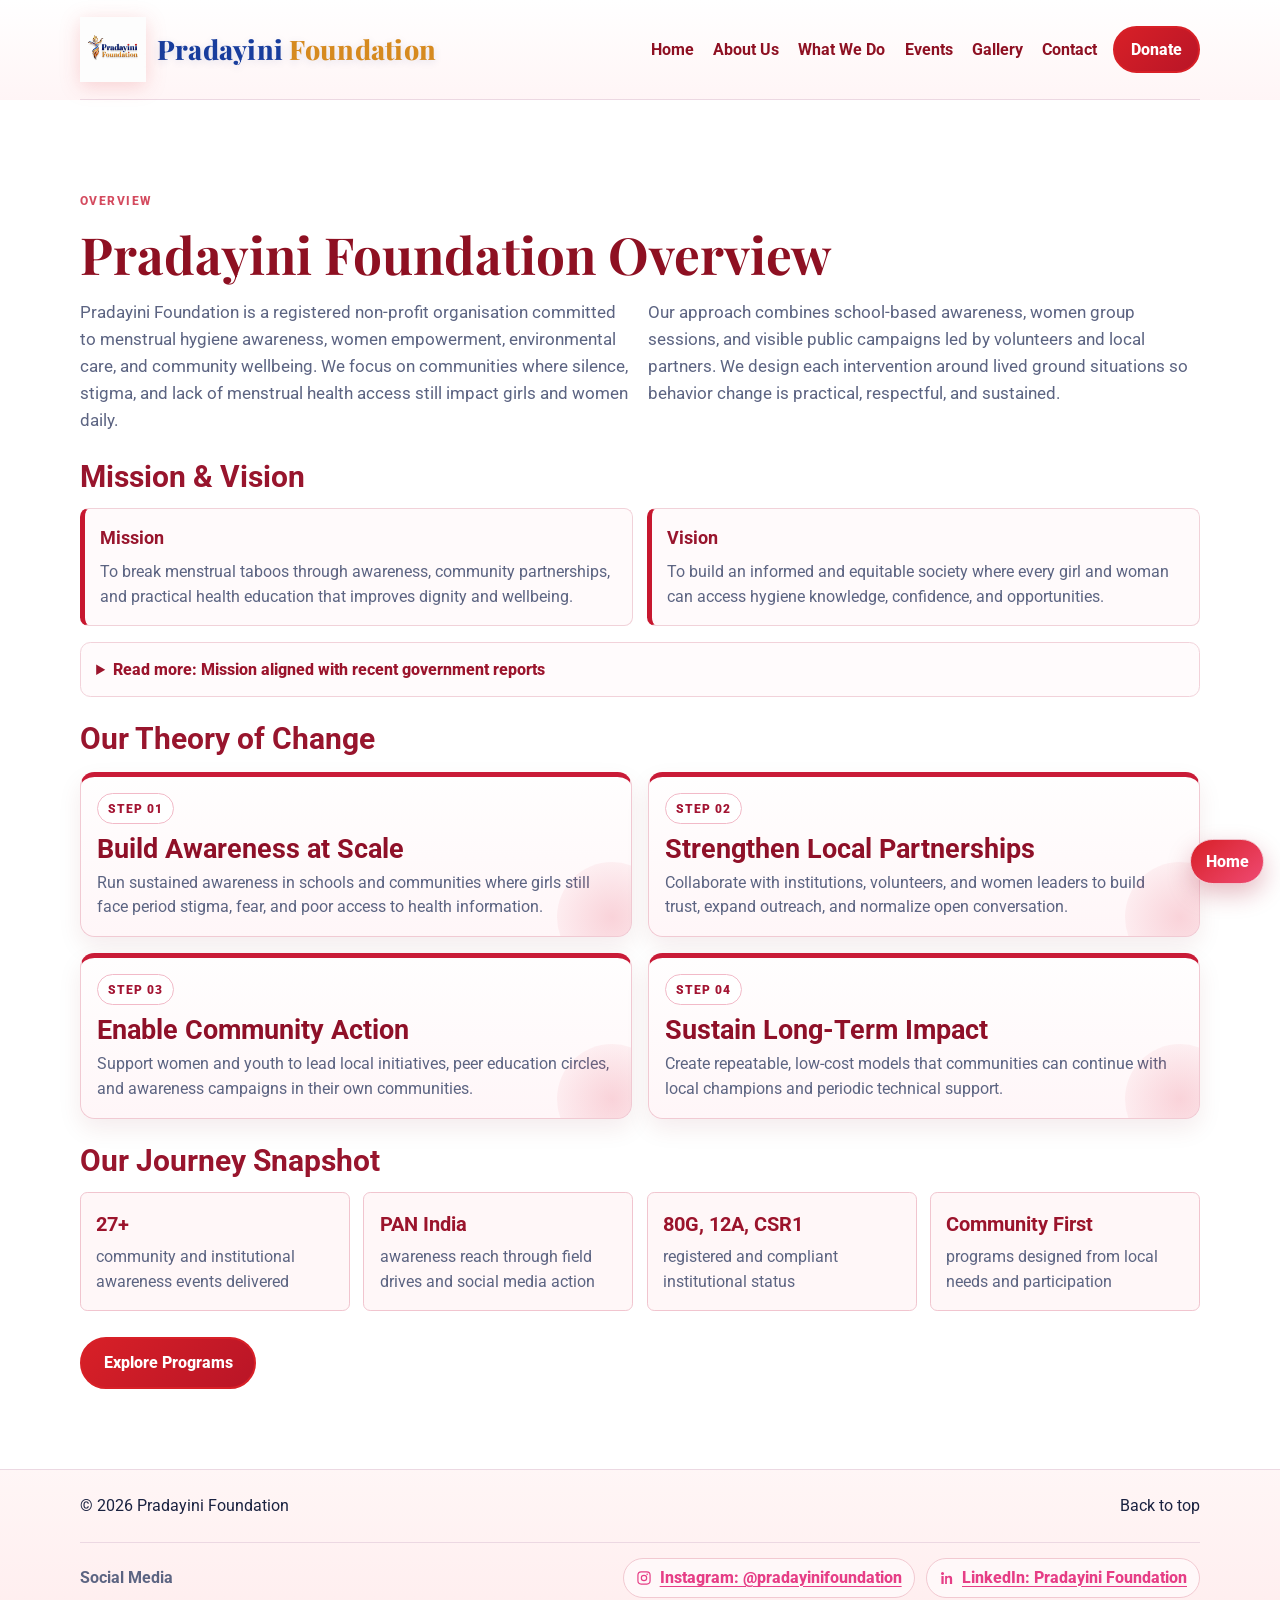
==== about.html @ 28f2b8d1 "add dedicated donate page and enrich about events programs content" ====
<!DOCTYPE html>
<html lang="en">
<head>
  <meta charset="UTF-8" />
  <meta name="viewport" content="width=device-width, initial-scale=1.0" />
  <title>About Us | Pradayini Foundation</title>
  <meta name="description" content="About Pradayini Foundation: mission, vision, theory of change, and journey snapshot." />
  <link rel="preconnect" href="https://fonts.googleapis.com" />
  <link rel="preconnect" href="https://fonts.gstatic.com" crossorigin />
  <link href="https://fonts.googleapis.com/css2?family=Playfair+Display:wght@700;800&family=Roboto:wght@400;500;700;900&display=swap" rel="stylesheet" />
  <link rel="stylesheet" href="styles.css?v=20260323-5" />
</head>
<body>
  <header id="top" class="site-header">
    <nav class="nav container">
      <a class="brand" href="index.html#top">
        <img src="assets/pradayini-logo.png" alt="Pradayini Foundation logo" class="brand-logo" />
        <span class="brand-text"><span class="brand-pradayini">Pradayini</span> <span class="brand-foundation">Foundation</span></span>
      </a>
      <button class="menu-toggle" aria-label="Toggle menu" aria-expanded="false">Menu</button>
      <ul class="nav-links">
        <li><a href="index.html">Home</a></li>
        <li><a href="about.html">About Us</a></li>
        <li><a href="index.html#programs">What We Do</a></li>
        <li><a href="events.html">Events</a></li>
        <li><a href="gallery.html">Gallery</a></li>
        <li><a href="contact.html">Contact</a></li>
      </ul>
      <a href="donate.html" class="btn btn-small">Donate</a>
    </nav>
  </header>

  <a class="home-fab" href="index.html" aria-label="Go to Home page">Home</a>

  <main>
    <section id="about" class="section container about-overview reveal">
      <p class="eyebrow">Overview</p>
      <h2>Pradayini Foundation Overview</h2>
      <div class="about-copy">
        <p>
          Pradayini Foundation is a registered non-profit organisation committed to menstrual hygiene awareness, women empowerment, environmental care,
          and community wellbeing. We focus on communities where silence, stigma, and lack of menstrual health access still impact girls and women daily.
        </p>
        <p>
          Our approach combines school-based awareness, women group sessions, and visible public campaigns led by volunteers and local partners.
          We design each intervention around lived ground situations so behavior change is practical, respectful, and sustained.
        </p>
      </div>
      <h3 class="about-subhead" id="mission-vision">Mission & Vision</h3>
      <div class="mission-vision-grid">
        <article>
          <h4>Mission</h4>
          <p>To break menstrual taboos through awareness, community partnerships, and practical health education that improves dignity and wellbeing.</p>
        </article>
        <article>
          <h4>Vision</h4>
          <p>To build an informed and equitable society where every girl and woman can access hygiene knowledge, confidence, and opportunities.</p>
        </article>
      </div>
      <details class="read-more-block">
        <summary>Read more: Mission aligned with recent government reports</summary>
        <p>
          Our mission planning is informed by recent government evidence, including school access trends (UDISE+ 2023-24),
          public health priorities (MoHFW Annual Report 2024-25), and environmental sustainability findings (India State of Forest Report 2023).
        </p>
        <div class="report-links">
          <a href="https://dsel.education.gov.in/en/node/3302" target="_blank" rel="noopener noreferrer">UDISE+ 2023-24 (MoE)</a>
          <a href="https://www.mohfw.gov.in/?q=en%2Fpublications-12" target="_blank" rel="noopener noreferrer">MoHFW Annual Report 2024-25</a>
          <a href="https://www.fsi.nic.in/forest-report-2023" target="_blank" rel="noopener noreferrer">India State of Forest Report 2023</a>
        </div>
      </details>
      <h3 class="about-subhead">Our Theory of Change</h3>
      <div class="toc-grid">
        <article class="toc-card">
          <span class="toc-step">Step 01</span>
          <h4>Build Awareness at Scale</h4>
          <p>Run sustained awareness in schools and communities where girls still face period stigma, fear, and poor access to health information.</p>
        </article>
        <article class="toc-card">
          <span class="toc-step">Step 02</span>
          <h4>Strengthen Local Partnerships</h4>
          <p>Collaborate with institutions, volunteers, and women leaders to build trust, expand outreach, and normalize open conversation.</p>
        </article>
        <article class="toc-card">
          <span class="toc-step">Step 03</span>
          <h4>Enable Community Action</h4>
          <p>Support women and youth to lead local initiatives, peer education circles, and awareness campaigns in their own communities.</p>
        </article>
        <article class="toc-card">
          <span class="toc-step">Step 04</span>
          <h4>Sustain Long-Term Impact</h4>
          <p>Create repeatable, low-cost models that communities can continue with local champions and periodic technical support.</p>
        </article>
      </div>
      <h3 class="about-subhead">Our Journey Snapshot</h3>
      <div class="journey-grid">
        <article>
          <h4>27+</h4>
          <p>community and institutional awareness events delivered</p>
        </article>
        <article>
          <h4>PAN India</h4>
          <p>awareness reach through field drives and social media action</p>
        </article>
        <article>
          <h4>80G, 12A, CSR1</h4>
          <p>registered and compliant institutional status</p>
        </article>
        <article>
          <h4>Community First</h4>
          <p>programs designed from local needs and participation</p>
        </article>
      </div>
      <div class="hero-actions" style="margin-top: 1.6rem;">
        <a href="index.html#programs" class="btn">Explore Programs</a>
        <a href="contact.html" class="btn btn-outline">Contact Team</a>
      </div>
    </section>
  </main>

  <footer class="footer">
    <div class="container footer-main">
      <p>© <span id="year"></span> Pradayini Foundation</p>
      <a href="#top">Back to top</a>
    </div>
    <div class="container social-last">
      <p>Social Media</p>
      <div class="social-links-row">
        <a class="social-link-chip" href="https://instagram.com/pradayinifoundation" target="_blank" rel="noopener noreferrer" aria-label="Instagram">
          <svg viewBox="0 0 24 24" aria-hidden="true" focusable="false">
            <path d="M7.75 2h8.5A5.75 5.75 0 0 1 22 7.75v8.5A5.75 5.75 0 0 1 16.25 22h-8.5A5.75 5.75 0 0 1 2 16.25v-8.5A5.75 5.75 0 0 1 7.75 2Zm0 1.8A3.95 3.95 0 0 0 3.8 7.75v8.5a3.95 3.95 0 0 0 3.95 3.95h8.5a3.95 3.95 0 0 0 3.95-3.95v-8.5a3.95 3.95 0 0 0-3.95-3.95h-8.5Zm8.97 1.6a1.16 1.16 0 1 1 0 2.32 1.16 1.16 0 0 1 0-2.32ZM12 7.1a4.9 4.9 0 1 1 0 9.8 4.9 4.9 0 0 1 0-9.8Zm0 1.8a3.1 3.1 0 1 0 0 6.2 3.1 3.1 0 0 0 0-6.2Z"/>
          </svg>
          <span>Instagram: @pradayinifoundation</span>
        </a>
        <a class="social-link-chip" href="https://www.linkedin.com/company/pradayini-foundation/" target="_blank" rel="noopener noreferrer" aria-label="LinkedIn">
          <svg viewBox="0 0 24 24" aria-hidden="true" focusable="false">
            <path d="M5.3 3A2.3 2.3 0 1 1 5.3 7.6 2.3 2.3 0 0 1 5.3 3ZM3.6 8.9h3.4V21H3.6V8.9Zm5.6 0h3.2v1.65h.05c.45-.85 1.55-1.95 3.2-1.95 3.42 0 4.05 2.25 4.05 5.17V21h-3.35v-6.35c0-1.52-.03-3.47-2.11-3.47-2.11 0-2.43 1.65-2.43 3.36V21H9.2V8.9Z"/>
          </svg>
          <span>LinkedIn: Pradayini Foundation</span>
        </a>
      </div>
    </div>
  </footer>

  <script src="script.js?v=20260323-5"></script>
  <script src="https://checkout.razorpay.com/v1/checkout.js"></script>
</body>
</html>
---- styles.css ----
:root {
  --blue: #e63e86;
  --blue-dark: #c51759;
  --blue-deep: #8e1022;
  --saffron: #f08a93;
  --saffron-dark: #d44b5f;
  --red: #d82027;
  --pink: #ef7b85;
  --pink-soft: #ffecee;
  --ink: #1a2240;
  --muted: #5c6482;
  --line: #ecd8e2;
  --light: #f8f7fb;
  --white: #ffffff;
}

* {
  box-sizing: border-box;
}

html {
  scroll-behavior: smooth;
}

body {
  margin: 0;
  font-family: "Roboto", "Arial", sans-serif;
  color: var(--ink);
  background: var(--white);
  line-height: 1.6;
}

h1,
h2,
h3 {
  margin: 0 0 0.85rem;
  line-height: 1.2;
}

h1,
h2 {
  font-family: "Playfair Display", Georgia, serif;
}

a {
  color: inherit;
  text-decoration: none;
}

.container {
  width: min(1120px, 92%);
  margin: 0 auto;
}

.site-header {
  background: linear-gradient(180deg, #ffffff 0%, #fff5f6 100%);
}

.nav {
  min-height: 100px;
  display: flex;
  align-items: center;
  gap: 1rem;
  border-bottom: 1px solid var(--line);
}

.brand {
  margin-right: auto;
  display: inline-flex;
  align-items: center;
  gap: 0.7rem;
}

.brand-logo {
  width: auto;
  height: 4.1rem;
  max-width: 15rem;
  object-fit: contain;
  filter: drop-shadow(0 4px 10px rgba(216, 32, 39, 0.18));
}

.brand-text {
  font-family: "Playfair Display", Georgia, serif;
  font-weight: 800;
  color: #1a3ea1;
  letter-spacing: 0.01em;
  font-size: clamp(1.35rem, 2.1vw, 2.05rem);
  line-height: 1;
  text-shadow: 0 2px 8px rgba(20, 44, 123, 0.12);
}

.brand-pradayini {
  color: #183d9d;
}

.brand-foundation {
  color: #d68a1f;
}

.nav-links {
  list-style: none;
  display: flex;
  gap: 1.2rem;
  margin: 0;
  padding: 0;
  align-items: center;
}

.nav-links > li {
  display: flex;
  align-items: center;
}

.nav-links a {
  color: var(--blue-deep);
  font-weight: 700;
}

.nav-links a:hover {
  color: var(--red);
}

.nav-dropdown {
  position: relative;
  display: flex;
  align-items: center;
}

.nav-drop-trigger {
  font: inherit;
  border: none;
  background: #c7172f;
  color: #ffffff;
  font-weight: 700;
  font-size: 1rem;
  padding: 0.58rem 1.1rem;
  border-radius: 0.8rem;
  line-height: 1;
  cursor: pointer;
}

.nav-submenu {
  position: absolute;
  top: calc(100% + 0.7rem);
  left: 0;
  width: 360px;
  max-width: min(82vw, 360px);
  list-style: none;
  margin: 0;
  padding: 0.4rem 0;
  background: rgba(199, 23, 47, 0.95);
  border-radius: 1.25rem;
  box-shadow: 0 16px 34px rgba(22, 21, 27, 0.26);
  opacity: 0;
  transform: translateY(8px);
  pointer-events: none;
  transition: opacity 170ms ease, transform 170ms ease;
  z-index: 40;
}

.nav-submenu li {
  margin: 0;
  display: block;
}

.nav-submenu li + li {
  border-top: 1px solid rgba(255, 255, 255, 0.18);
}

.nav-submenu a {
  display: block;
  padding: 0.8rem 1.2rem;
  color: #ffffff;
  font-size: 1rem;
  font-weight: 700;
  line-height: 1.3;
  text-align: left;
}

.nav-submenu a:hover {
  color: #ffffff;
  background: rgba(255, 255, 255, 0.16);
}

.nav-dropdown:hover .nav-submenu,
.nav-dropdown.open .nav-submenu {
  opacity: 1;
  transform: translateY(0);
  pointer-events: auto;
}

.menu-toggle {
  display: none;
  border: 1px solid var(--line);
  background: #fff;
  border-radius: 999px;
  padding: 0.45rem 0.85rem;
  font: inherit;
}

.hero {
  position: relative;
  min-height: 620px;
  background: url("assets/gallery/gallery-05.jpg") center 48%/cover no-repeat;
}

.hero-overlay {
  position: absolute;
  inset: 0;
  background: linear-gradient(95deg, rgba(112, 12, 28, 0.68) 0%, rgba(169, 24, 60, 0.42) 52%, rgba(240, 111, 122, 0.22) 100%);
}

.hero-content {
  position: relative;
  z-index: 1;
  color: #fff;
  padding: 7rem 0 6rem;
}

.kicker {
  text-transform: uppercase;
  letter-spacing: 0.11em;
  font-size: 0.74rem;
  font-weight: 800;
  color: #ffd6dd;
}

h1 {
  font-size: clamp(2.2rem, 6vw, 5rem);
  max-width: 11ch;
}

.hero-copy {
  font-size: clamp(1.1rem, 2.4vw, 1.45rem);
  font-weight: 700;
  color: #fff;
  margin-bottom: 0.3rem;
}

.tagline-hi {
  font-size: clamp(1.02rem, 2vw, 1.28rem);
  font-weight: 700;
  color: #ffd9de;
  margin-bottom: 1.1rem;
}

.hero-actions {
  display: flex;
  flex-wrap: wrap;
  gap: 0.72rem;
}

.btn {
  display: inline-flex;
  align-items: center;
  justify-content: center;
  border-radius: 999px;
  border: 2px solid var(--red);
  background: linear-gradient(135deg, var(--red), #b91527);
  color: #fff;
  font-weight: 800;
  padding: 0.72rem 1.35rem;
  transition: background-color 170ms ease, transform 170ms ease;
}

.btn:hover {
  background: linear-gradient(135deg, #b91527, #8e1022);
  transform: translateY(-2px);
}

.btn-outline {
  background: transparent;
  border-color: #fff;
}

.btn-outline:hover {
  background: rgba(255, 255, 255, 0.16);
}

.btn-small {
  padding: 0.52rem 1rem;
}

.section {
  padding: 5rem 0;
}

.about-overview h2 {
  color: var(--blue-deep);
  font-size: clamp(1.95rem, 4.1vw, 3.2rem);
}

.about-copy {
  display: grid;
  grid-template-columns: 1fr 1fr;
  gap: 1rem;
  margin-top: 0.8rem;
}

.about-copy p {
  margin: 0;
  color: var(--muted);
  font-size: 1.06rem;
}

.read-more-block {
  margin-top: 1rem;
  border: 1px solid #f2d2da;
  border-radius: 0.65rem;
  background: #fffbfc;
  padding: 0.85rem 0.95rem;
}

.read-more-block summary,
.read-more-inline summary {
  cursor: pointer;
  font-weight: 800;
  color: #9b142c;
}

.read-more-block p,
.read-more-inline p {
  margin: 0.65rem 0;
  color: var(--muted);
}

.report-links {
  display: flex;
  flex-wrap: wrap;
  gap: 0.5rem;
}

.report-links a,
.read-more-inline a,
.reports a {
  display: inline-flex;
  align-items: center;
  gap: 0.2rem;
  color: #a5132d;
  font-weight: 700;
  text-decoration: underline;
  text-underline-offset: 3px;
}

.about-subhead {
  margin-top: 1.6rem;
  margin-bottom: 0.8rem;
  color: #98152d;
  font-size: clamp(1.35rem, 2.4vw, 1.85rem);
}

.mission-vision-grid {
  display: grid;
  grid-template-columns: repeat(2, minmax(0, 1fr));
  gap: 0.9rem;
}

.mission-vision-grid article {
  border: 1px solid #f1d2d9;
  border-left: 5px solid #c7172f;
  border-radius: 0.55rem;
  padding: 0.95rem;
  background: #fffafb;
}

.mission-vision-grid h4 {
  margin: 0 0 0.35rem;
  color: #98152d;
  font-size: 1.12rem;
}

.mission-vision-grid p {
  margin: 0;
  color: var(--muted);
}

.toc-grid {
  display: grid;
  grid-template-columns: repeat(2, minmax(0, 1fr));
  gap: 1rem;
  margin-top: 0.9rem;
}

.toc-card {
  position: relative;
  border: 1px solid #f1cad3;
  border-top: 5px solid #c91b37;
  background: linear-gradient(180deg, #fffefe 0%, #fff6f8 100%);
  padding: 1rem 1rem 1.05rem;
  border-radius: 0.9rem;
  box-shadow: 0 10px 24px rgba(121, 16, 30, 0.08);
  overflow: hidden;
  transition: transform 220ms ease, box-shadow 220ms ease, border-color 220ms ease;
}

.toc-card::after {
  content: "";
  position: absolute;
  right: -36px;
  bottom: -36px;
  width: 110px;
  height: 110px;
  border-radius: 50%;
  background: radial-gradient(circle, rgba(227, 67, 93, 0.2), rgba(227, 67, 93, 0));
  pointer-events: none;
}

.toc-card:hover {
  transform: translateY(-4px);
  box-shadow: 0 16px 34px rgba(121, 16, 30, 0.16);
  border-color: #e7aebc;
}

.toc-step {
  display: inline-flex;
  align-items: center;
  border: 1px solid #f2bac8;
  border-radius: 999px;
  background: #fff;
  color: #a31533;
  font-size: 0.78rem;
  letter-spacing: 0.08em;
  text-transform: uppercase;
  font-weight: 900;
  padding: 0.28rem 0.62rem;
  margin-bottom: 0.55rem;
}

.toc-card h4 {
  margin: 0 0 0.35rem;
  color: #8f1028;
  font-size: clamp(1.18rem, 2.1vw, 1.75rem);
  line-height: 1.22;
}

.toc-card p {
  margin: 0;
  color: var(--muted);
  line-height: 1.48;
  font-size: 1.02rem;
}

.journey-grid {
  display: grid;
  grid-template-columns: repeat(4, minmax(0, 1fr));
  gap: 0.85rem;
}

.journey-grid article {
  border: 1px solid #f1c5cf;
  background: #fff7f8;
  padding: 0.95rem;
  border-radius: 0.45rem;
}

.journey-grid h4 {
  margin: 0 0 0.2rem;
  color: #9b142c;
  font-size: 1.24rem;
}

.journey-grid p {
  margin: 0;
  color: var(--muted);
}

.eyebrow {
  text-transform: uppercase;
  letter-spacing: 0.12em;
  font-size: 0.74rem;
  font-weight: 800;
  color: var(--saffron-dark);
  margin-bottom: 0.8rem;
}

.split {
  display: grid;
  grid-template-columns: 1.1fr 1fr;
  gap: 2rem;
}

.split h2,
.events-head h2,
.impact-layout h2,
#contact h2 {
  color: var(--blue-deep);
  font-size: clamp(1.8rem, 3.8vw, 3rem);
}

.split p {
  color: var(--muted);
  font-size: 1.08rem;
  margin: 0;
}

.section-light {
  background: linear-gradient(180deg, #fff8f8 0%, #fff1f2 100%);
  border-top: 1px solid var(--line);
  border-bottom: 1px solid var(--line);
}

.program-grid {
  margin-top: 1.1rem;
  display: grid;
  grid-template-columns: repeat(3, minmax(0, 1fr));
  gap: 1.05rem;
}

.program-card {
  position: relative;
  background: linear-gradient(180deg, #ffffff 0%, #fff8f9 100%);
  border: 1px solid #f1ccd5;
  border-top: 5px solid #d12745;
  border-radius: 0.95rem;
  padding: 1rem 1rem 1.05rem;
  display: grid;
  gap: 0.6rem;
  box-shadow: 0 10px 24px rgba(122, 14, 34, 0.09);
  transition: transform 220ms ease, box-shadow 220ms ease, border-color 220ms ease;
  overflow: hidden;
}

.program-card::after {
  content: "";
  position: absolute;
  right: -38px;
  bottom: -42px;
  width: 120px;
  height: 120px;
  border-radius: 50%;
  background: radial-gradient(circle, rgba(225, 67, 96, 0.2), rgba(225, 67, 96, 0));
  pointer-events: none;
}

.program-card:hover {
  transform: translateY(-5px);
  box-shadow: 0 18px 38px rgba(122, 14, 34, 0.16);
  border-color: #e3aab8;
}

.program-step {
  display: inline-flex;
  justify-self: start;
  align-items: center;
  border: 1px solid #f0b6c3;
  border-radius: 999px;
  background: #fff;
  color: #a0132d;
  text-transform: uppercase;
  letter-spacing: 0.08em;
  font-size: 0.74rem;
  font-weight: 900;
  padding: 0.28rem 0.6rem;
}

.program-card h3 {
  margin: 0;
  color: #8f1028;
  font-size: clamp(1.35rem, 2.1vw, 1.8rem);
  line-height: 1.22;
}

.program-card p {
  margin: 0;
  color: var(--muted);
  font-size: 1.02rem;
  line-height: 1.55;
}

.read-more-inline {
  margin-top: 0.35rem;
  border-top: 1px dashed #efc8d2;
  padding-top: 0.7rem;
}

.program-card .read-more-inline summary {
  display: inline-flex;
  align-items: center;
  border: 1px solid #edbcc8;
  border-radius: 999px;
  background: #fff;
  color: #9b142c;
  font-size: 0.95rem;
  font-weight: 800;
  padding: 0.32rem 0.72rem;
  transition: background 180ms ease, border-color 180ms ease;
}

.program-card .read-more-inline summary:hover {
  background: #fff1f4;
  border-color: #dc8ea2;
}

.join-banner {
  background: linear-gradient(135deg, #7e0f1f, #b9152e, #d93a4b);
  color: #fff;
}

.join-wrap {
  text-align: center;
  padding: 4.6rem 0;
}

.join-wrap .eyebrow {
  color: #ffd2d8;
}

.join-wrap h2 {
  max-width: 24ch;
  margin: 0 auto 1.4rem;
  font-size: clamp(1.8rem, 3.5vw, 3rem);
}

.events-head {
  display: flex;
  justify-content: space-between;
  align-items: end;
  gap: 1rem;
  margin-bottom: 1.1rem;
}

.events-grid {
  display: grid;
  grid-template-columns: repeat(3, minmax(0, 1fr));
  gap: 1rem;
}

.event-card {
  border: 1px solid var(--line);
  background: linear-gradient(180deg, #ffffff, #fff7f8);
  padding: 1.1rem;
}

.event-card .date {
  color: #c51759;
  font-size: 0.9rem;
  font-weight: 700;
  margin: 0 0 0.4rem;
}

.event-card h3 {
  color: var(--blue-deep);
  font-size: 1.2rem;
}

.event-card p {
  margin: 0;
  color: var(--muted);
}

.gallery-grid {
  margin-top: 1.1rem;
  display: grid;
  grid-template-columns: repeat(4, minmax(0, 1fr));
  gap: 0.8rem;
}

.gallery-item {
  margin: 0;
  border: 1px solid var(--line);
  border-radius: 0.7rem;
  overflow: hidden;
  background: #fff;
  box-shadow: 0 8px 20px rgba(142, 16, 34, 0.08);
}

.gallery-item img {
  width: 100%;
  aspect-ratio: 4 / 5;
  object-fit: cover;
  display: block;
  transition: transform 220ms ease;
}

.gallery-item:hover img {
  transform: scale(1.04);
}

.impact-layout {
  display: grid;
  grid-template-columns: 1.2fr 1fr;
  gap: 1rem;
  align-items: start;
}

.reports {
  border: 1px solid var(--line);
  background: linear-gradient(180deg, #ffffff, #fff6f7);
  padding: 1rem;
}

.reports h3 {
  color: var(--blue-deep);
  font-size: 1.2rem;
}

.report-item {
  border: 1px solid #efc9d2;
  border-radius: 0.6rem;
  background: #fff;
  padding: 0.8rem 0.9rem;
  margin-bottom: 0.7rem;
}

.report-item h4 {
  margin: 0 0 0.3rem;
  color: #9b142c;
  font-size: 1.05rem;
}

.report-item p {
  margin: 0 0 0.35rem;
  color: var(--muted);
}

.reports ul {
  margin: 0;
  padding-left: 1.2rem;
  color: var(--muted);
}

.reports li {
  margin-bottom: 0.35rem;
}

.partners {
  text-align: center;
}

.partner-row {
  display: grid;
  grid-template-columns: repeat(5, minmax(0, 1fr));
  gap: 0.8rem;
}

.partner-row span {
  border: 1px solid #f4c9cf;
  padding: 1rem 0.5rem;
  border-radius: 999px;
  color: #8b3e4b;
  font-weight: 700;
  background: var(--pink-soft);
}

.donate-cta {
  background: #f4f4f4;
  color: #1d243f;
  padding: 3rem 0;
}

.donate-wrap {
  display: grid;
  grid-template-columns: minmax(0, 1.05fr) minmax(340px, 0.95fr);
  align-items: start;
  gap: 1.2rem;
}

.donate-wrap .eyebrow {
  color: #a0132d;
}

.donate-wrap h3 {
  font-size: clamp(1.45rem, 2.4vw, 2rem);
  color: #151b31;
  margin: 1rem 0 0.5rem;
}

.donate-intro {
  max-width: 720px;
  display: grid;
  gap: 0.8rem;
}

.donate-image {
  width: 100%;
  border-radius: 0.6rem;
  border: 1px solid #ead6db;
  display: block;
}

.donate-copy {
  margin: 0;
  color: #424f73;
  line-height: 1.65;
}

.donate-list {
  margin: 0;
  padding-left: 1.2rem;
  color: #2f3856;
  display: grid;
  gap: 0.45rem;
}

.donate-list li {
  line-height: 1.45;
}

.donate-highlights {
  display: grid;
  grid-template-columns: repeat(2, minmax(0, 1fr));
  gap: 0.7rem;
}

.donate-highlights article {
  background: #fff;
  border: 1px solid #f0ccd5;
  border-radius: 0.65rem;
  padding: 0.85rem 0.9rem;
}

.donate-highlights h4 {
  margin: 0 0 0.35rem;
  color: #a0132d;
  font-size: 1.03rem;
}

.donate-highlights p {
  margin: 0;
  color: #475273;
  line-height: 1.45;
  font-size: 0.95rem;
}

.donation-form {
  width: 100%;
  max-width: 560px;
  justify-self: end;
  background: #ececec;
  border: 1px solid #d9d9d9;
  border-radius: 0.6rem;
  padding: 1rem 1rem 1.1rem;
  display: grid;
  gap: 0.65rem;
}

.pledge-title {
  font-size: 2rem;
  text-align: center;
  margin: 0 0 0.2rem;
  color: #111726;
}

.frequency-toggle {
  display: grid;
  grid-template-columns: 1fr 1fr;
  gap: 0.5rem;
}

.frequency-pill {
  border: 1px solid #f2b8c2;
  border-radius: 0.35rem;
  background: #fff;
  color: #a0132d;
  font-weight: 800;
  padding: 0.7rem 0.7rem;
  cursor: pointer;
}

.frequency-pill.active {
  background: #ff2333;
  border-color: #ff2333;
  color: #fff;
}

.donation-form label {
  display: grid;
  gap: 0.3rem;
  font-weight: 700;
  color: #161e35;
}

.donation-form input {
  border: 1px solid #e2c6cd;
  background: #fff;
  color: #151e37;
  border-radius: 0.35rem;
  padding: 0.65rem 0.7rem;
}

.donation-form input::placeholder {
  color: #858da8;
}

.donation-form input:focus {
  outline: 2px solid #ffbcc8;
  border-color: #ffbcc8;
}

.donation-amount-wrap input {
  font-weight: 700;
}

.donate-amounts {
  display: grid;
  grid-template-columns: repeat(3, minmax(0, 1fr));
  gap: 0.55rem;
}

.amount-pill {
  border: 2px solid #ff2535;
  border-radius: 0.35rem;
  background: #fff;
  color: #991027;
  font-weight: 700;
  width: 100%;
  padding: 0.55rem 0.75rem;
  cursor: pointer;
}

.amount-pill[data-amount="custom"] {
  grid-column: auto;
}

.amount-pill.active {
  background: #ff2333;
  color: #fff;
  border-color: #ff2333;
}

.amount-impact {
  margin: 0;
  background: #f5f5f5;
  border: 1px solid #dfdfdf;
  border-radius: 0.35rem;
  padding: 0.7rem 0.8rem;
  color: #273049;
  font-weight: 600;
}

.payment-type {
  margin: 0;
  border: none;
  padding: 0.15rem 0 0;
}

.payment-type legend {
  font-weight: 800;
  margin-bottom: 0.35rem;
  color: #161e35;
}

.payment-type label {
  display: inline-flex;
  align-items: center;
  gap: 0.45rem;
  margin-right: 0.75rem;
  margin-bottom: 0.45rem;
  font-weight: 700;
  color: #1f2740;
}

.upi-meta {
  border: 1px solid #efc9d1;
  background: #fff;
  border-radius: 0.55rem;
  padding: 0.65rem 0.75rem;
  display: flex;
  align-items: center;
  justify-content: space-between;
  gap: 0.65rem;
  flex-wrap: wrap;
}

.upi-meta p {
  margin: 0;
  color: #9a132d;
  font-weight: 700;
}

.copy-upi-btn {
  border: 1px solid #e496a8;
  border-radius: 999px;
  background: #fff5f7;
  color: #9d1029;
  font-weight: 800;
  padding: 0.34rem 0.8rem;
  cursor: pointer;
}

.copy-upi-btn:hover {
  background: #ffe9ee;
  border-color: #d7758d;
}

.upi-qr-wrap {
  border: 1px solid #efc9d1;
  border-radius: 0.55rem;
  background: #fff;
  padding: 0.7rem;
  display: grid;
  justify-items: center;
  gap: 0.55rem;
}

.upi-qr-wrap p {
  margin: 0;
  color: #4f5878;
  font-weight: 700;
  font-size: 0.92rem;
}

.upi-qr-wrap img {
  width: 168px;
  height: 168px;
  border-radius: 0.45rem;
  border: 1px solid #f0d8de;
  background: #fff;
}

.donation-form .btn-light {
  justify-self: stretch;
  width: 100%;
  min-width: 0;
}

.upi-link {
  color: #a0132d;
  font-weight: 700;
  text-decoration: underline;
  text-underline-offset: 3px;
}

.donation-note {
  margin: 0;
  font-size: 0.88rem;
  color: #626b87;
}

.btn-light {
  background: var(--pink);
  border-color: var(--pink);
  color: #fff;
}

.btn-light:hover {
  background: #c51759;
}

#contact {
  position: relative;
  background: linear-gradient(180deg, #fffefe 0%, #fff6f8 100%);
  border: 1px solid #f1d4da;
  border-radius: 1rem;
  box-shadow: 0 18px 38px rgba(122, 18, 34, 0.1);
  padding: 2rem clamp(1rem, 2.6vw, 2rem);
  overflow: hidden;
}

#contact::before {
  content: "";
  position: absolute;
  inset: 0 auto auto 0;
  width: 100%;
  height: 6px;
  background: linear-gradient(90deg, #ff3047, #d71747, #a5132d);
}

#contact h2 {
  margin-bottom: 0.5rem;
}

.contact-head {
  margin-bottom: 0.3rem;
}

.contact-note {
  margin: 0 0 1rem;
  color: var(--muted);
  font-size: 1.02rem;
}

.contact-quick {
  display: flex;
  flex-wrap: wrap;
  gap: 0.6rem;
  margin-bottom: 1rem;
}

.contact-quick a {
  display: inline-flex;
  align-items: center;
  gap: 0.45rem;
  padding: 0.5rem 0.85rem;
  border: 1px solid #efc9d2;
  border-radius: 999px;
  background: #fff;
  color: #9b122b;
  font-weight: 700;
  box-shadow: 0 4px 14px rgba(129, 17, 37, 0.08);
  transition: transform 180ms ease, box-shadow 180ms ease, border-color 180ms ease;
}

.contact-quick a:hover {
  transform: translateY(-2px);
  box-shadow: 0 10px 20px rgba(129, 17, 37, 0.14);
  border-color: #df8ea0;
}

.quick-icon {
  display: inline-flex;
  align-items: center;
  justify-content: center;
  width: 1.4rem;
  height: 1.4rem;
  border-radius: 50%;
  background: #ffe6eb;
  color: #b31433;
  font-size: 0.86rem;
  font-weight: 900;
}

.contact-layout {
  display: grid;
  gap: 1rem;
}

.contact-leads {
  display: grid;
  grid-template-columns: repeat(2, minmax(0, 1fr));
  gap: 1rem;
  margin: 0;
}

.contact-leads article {
  border: 1px solid #f0d9de;
  border-top: 5px solid var(--red);
  border-radius: 0.85rem;
  background: #fff;
  padding: 1rem 1rem 0.9rem;
  box-shadow: 0 8px 22px rgba(129, 17, 37, 0.08);
}

.lead-role {
  margin: 0 0 0.3rem;
  display: inline-flex;
  padding: 0.22rem 0.62rem;
  border-radius: 999px;
  border: 1px solid #f0b7c4;
  background: #fff4f7;
  color: #a5132d;
  font-size: 0.78rem;
  letter-spacing: 0.08em;
  text-transform: uppercase;
  font-weight: 800;
}

.contact-leads h3 {
  color: var(--blue-deep);
  margin-bottom: 0.35rem;
  margin-top: 0;
  font-size: 1.3rem;
}

.contact-leads p {
  margin: 0;
  color: var(--muted);
  font-weight: 700;
}

.contact-leads a {
  color: var(--blue);
  text-decoration: underline;
  text-underline-offset: 3px;
}

.contact-form {
  display: grid;
  gap: 0.85rem;
  max-width: 760px;
  background: #ffffff;
  border: 1px solid #f0d9de;
  border-radius: 0.9rem;
  padding: 1.1rem;
  box-shadow: inset 0 1px 0 #fff, 0 10px 24px rgba(129, 17, 37, 0.07);
}

.contact-form label {
  display: grid;
  gap: 0.32rem;
  font-weight: 700;
  color: #293553;
}

input,
textarea {
  border: 1px solid var(--line);
  border-radius: 0.35rem;
  background: #ffffff;
  padding: 0.82rem;
  font: inherit;
}

select {
  border: 1px solid var(--line);
  border-radius: 0.35rem;
  background: #ffffff;
  padding: 0.82rem;
  font: inherit;
}

input:focus,
textarea:focus {
  outline: 2px solid #ffb3d0;
  border-color: #ff89b6;
}

select:focus {
  outline: 2px solid #ffb3d0;
  border-color: #ff89b6;
}

.contact-form .btn {
  justify-self: start;
  min-width: 200px;
  box-shadow: 0 8px 18px rgba(178, 22, 57, 0.24);
}

.form-note {
  margin: 0;
  min-height: 1.2rem;
  color: var(--blue-dark);
  font-weight: 700;
}

.mega-last {
  background: linear-gradient(135deg, #57101b, #7d1323, #b11c32);
  color: #fff;
  padding: 2.4rem 0 2rem;
}

.mega-newsletter p {
  margin: 0 0 0.8rem;
  text-transform: uppercase;
  letter-spacing: 0.09em;
  font-weight: 800;
  color: #ffd4db;
}

.mega-form {
  display: grid;
  grid-template-columns: 1fr 1fr auto;
  gap: 0.8rem;
  align-items: end;
}

.mega-form label {
  display: grid;
  gap: 0.35rem;
  font-weight: 700;
  color: #ffe2e7;
}

.mega-form input {
  border: none;
  border-bottom: 2px solid rgba(255, 220, 227, 0.65);
  border-radius: 0;
  background: transparent;
  color: #fff;
  padding: 0.58rem 0.2rem;
}

.mega-form input:focus {
  outline: none;
  border-bottom-color: #fff;
}

.mega-subscribe {
  border: none;
  border-radius: 0.5rem;
  background: #fff;
  color: #7a1322;
  font-weight: 900;
  padding: 0.72rem 1.35rem;
  cursor: pointer;
}

.mega-links {
  margin-top: 2rem;
  padding-top: 1.4rem;
  border-top: 1px solid rgba(255, 206, 216, 0.3);
  display: grid;
  grid-template-columns: 1.4fr repeat(4, minmax(0, 1fr));
  gap: 1rem;
}

.mega-brand img {
  height: 3rem;
  width: auto;
  margin-bottom: 0.35rem;
}

.mega-brand h3 {
  margin: 0 0 0.25rem;
  font-size: 1.5rem;
}

.mega-brand p {
  margin: 0;
  color: #ffd4db;
}

.mega-links h4 {
  margin: 0 0 0.55rem;
  font-size: 1.24rem;
  color: #ffd9df;
}

.mega-links a {
  display: block;
  margin-bottom: 0.42rem;
  color: #fff;
  opacity: 0.93;
}

.mega-links a:hover {
  opacity: 1;
  text-decoration: underline;
}

.footer {
  background: linear-gradient(180deg, #fff6f6 0%, #ffeeef 100%);
  border-top: 1px solid var(--line);
  padding-bottom: 1rem;
}

.footer-main {
  min-height: 72px;
  display: flex;
  align-items: center;
  justify-content: space-between;
  gap: 1rem;
}

.social-last {
  border-top: 1px solid var(--line);
  padding-top: 0.9rem;
  display: flex;
  justify-content: space-between;
  align-items: center;
  gap: 1rem;
}

.social-last p {
  margin: 0;
  color: var(--muted);
  font-weight: 700;
}

.social-last a {
  color: var(--blue);
  font-weight: 800;
  text-decoration: underline;
  text-underline-offset: 3px;
}

.social-links-row {
  display: flex;
  align-items: center;
  justify-content: flex-end;
  gap: 0.7rem;
  flex-wrap: wrap;
}

.social-link-chip {
  display: inline-flex;
  align-items: center;
  gap: 0.45rem;
  border: 1px solid #f2c9d1;
  border-radius: 999px;
  padding: 0.4rem 0.75rem;
  background: #fff8f9;
  color: #c61b53;
  font-weight: 800;
  text-decoration: none;
}

.social-link-chip svg {
  width: 1rem;
  height: 1rem;
  fill: currentColor;
  flex: 0 0 1rem;
}

.social-link-chip:hover {
  background: #ffecef;
  border-color: #e9859d;
}

.home-fab {
  position: fixed;
  right: 1rem;
  bottom: 1rem;
  z-index: 999;
  display: inline-flex;
  align-items: center;
  justify-content: center;
  min-width: 4.2rem;
  padding: 0.55rem 0.9rem;
  border-radius: 999px;
  border: 1px solid #f0c0ca;
  background: linear-gradient(140deg, #d82027 0%, #ef4a73 100%);
  color: #fff;
  font-weight: 800;
  box-shadow: 0 10px 24px rgba(165, 17, 43, 0.28);
}

.home-fab:hover {
  transform: translateY(-1px);
  box-shadow: 0 14px 24px rgba(165, 17, 43, 0.34);
}

.reveal {
  opacity: 0;
  transform: translateY(14px);
  transition: opacity 420ms ease, transform 420ms ease;
}

.reveal.is-visible {
  opacity: 1;
  transform: translateY(0);
}

.delay-1 {
  transition-delay: 100ms;
}

.delay-2 {
  transition-delay: 180ms;
}

@media (max-width: 1000px) {
  .about-copy,
  .mission-vision-grid,
  .toc-grid,
  .journey-grid,
  .split,
  .program-grid,
  .events-grid,
  .impact-layout,
  .contact-leads,
  .partner-row,
  .donate-wrap {
    grid-template-columns: 1fr;
    flex-direction: column;
    align-items: flex-start;
  }

  .nav {
    flex-wrap: wrap;
    padding: 0.8rem 0;
  }

  .menu-toggle {
    display: inline-flex;
  }

  .nav-links {
    width: 100%;
    display: none;
    flex-direction: column;
    border: 1px solid var(--line);
    border-radius: 0.45rem;
    padding: 0.75rem;
    background: #fff;
  }

  .nav-links.open {
    display: flex;
  }

  .nav-dropdown {
    width: 100%;
  }

  .nav-drop-trigger {
    width: 100%;
    text-align: left;
    min-height: 2.4rem;
  }

  .nav-submenu {
    position: static;
    width: 100%;
    max-width: 100%;
    margin-top: 0.45rem;
    border-radius: 0.8rem;
    box-shadow: none;
    opacity: 0;
    max-height: 0;
    overflow: hidden;
    transform: none;
    pointer-events: none;
    padding: 0;
  }

  .nav-dropdown.open .nav-submenu {
    opacity: 1;
    max-height: 600px;
    padding: 0.4rem 0;
    pointer-events: auto;
  }

  .nav-submenu a {
    font-size: 0.95rem;
    padding: 0.6rem 0.95rem;
  }

  .btn-small {
    width: 100%;
  }

  .brand-logo {
    height: 3.2rem;
    max-width: 12rem;
  }

  .hero {
    min-height: 520px;
  }

  .hero-content {
    padding: 4.6rem 0;
  }

  .social-last {
    flex-direction: column;
    align-items: flex-start;
  }

  .social-links-row {
    justify-content: flex-start;
  }

  .mega-form,
  .mega-links {
    grid-template-columns: 1fr;
  }

  .donation-form {
    max-width: 100%;
    justify-self: stretch;
  }

  .donate-amounts {
    grid-template-columns: 1fr;
  }

  .donate-highlights {
    grid-template-columns: 1fr;
  }
}

@media (max-width: 1200px) {
  .gallery-grid {
    grid-template-columns: repeat(3, minmax(0, 1fr));
  }
}

@media (max-width: 1000px) {
  .gallery-grid {
    grid-template-columns: repeat(2, minmax(0, 1fr));
  }
}

@media (max-width: 760px) {
  .gallery-grid {
    grid-template-columns: 1fr;
  }
}
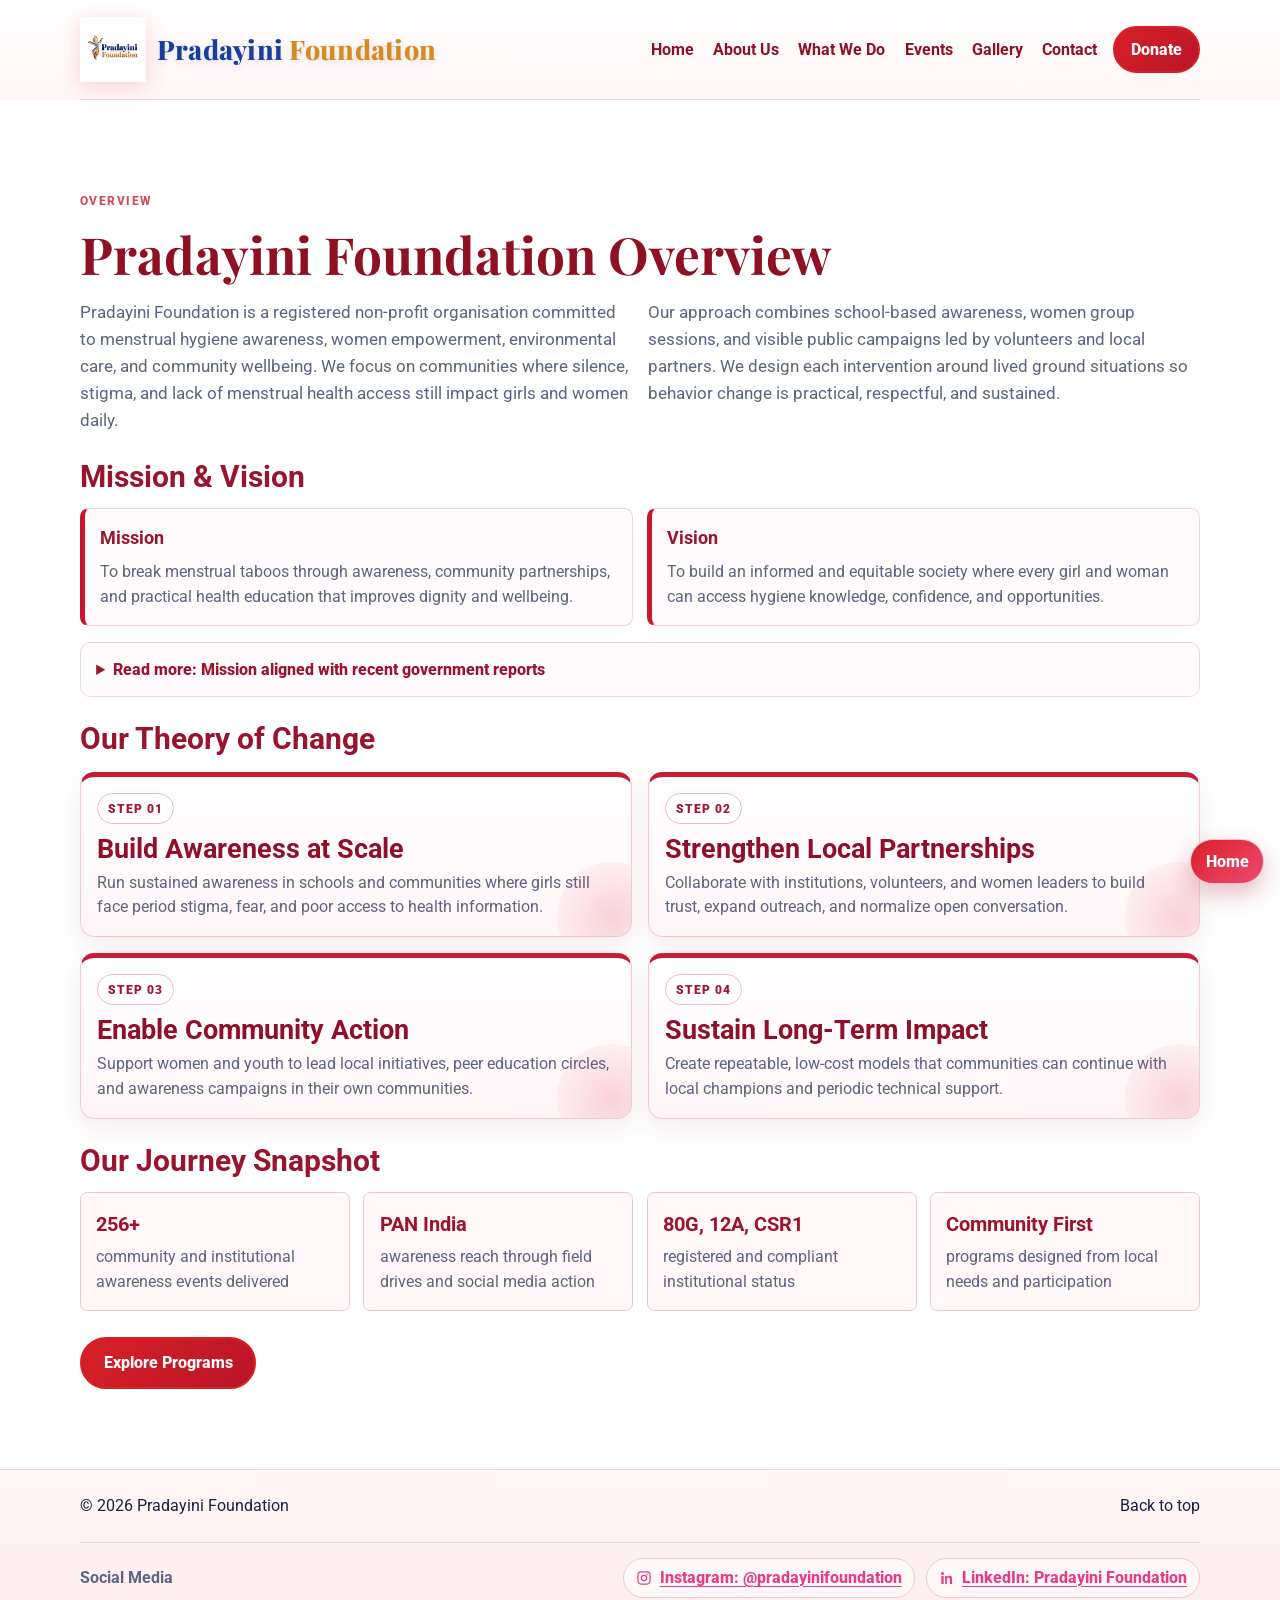
==== commit b70baf3e: "sticky top menu remove partners update 27+ to 256+" ====
--- a/about.html
+++ b/about.html
@@ -8,7 +8,7 @@
   <link rel="preconnect" href="https://fonts.googleapis.com" />
   <link rel="preconnect" href="https://fonts.gstatic.com" crossorigin />
   <link href="https://fonts.googleapis.com/css2?family=Playfair+Display:wght@700;800&family=Roboto:wght@400;500;700;900&display=swap" rel="stylesheet" />
-  <link rel="stylesheet" href="styles.css?v=20260323-5" />
+  <link rel="stylesheet" href="styles.css?v=20260323-6" />
 </head>
 <body>
   <header id="top" class="site-header">
@@ -95,7 +95,7 @@
       <h3 class="about-subhead">Our Journey Snapshot</h3>
       <div class="journey-grid">
         <article>
-          <h4>27+</h4>
+          <h4>256+</h4>
           <p>community and institutional awareness events delivered</p>
         </article>
         <article>
@@ -142,7 +142,7 @@
     </div>
   </footer>
 
-  <script src="script.js?v=20260323-5"></script>
+  <script src="script.js?v=20260323-6"></script>
   <script src="https://checkout.razorpay.com/v1/checkout.js"></script>
 </body>
 </html>
--- a/styles.css
+++ b/styles.css
@@ -54,6 +54,10 @@
 
 .site-header {
   background: linear-gradient(180deg, #ffffff 0%, #fff5f6 100%);
+  position: sticky;
+  top: 0;
+  z-index: 1200;
+  backdrop-filter: blur(6px);
 }
 
 .nav {
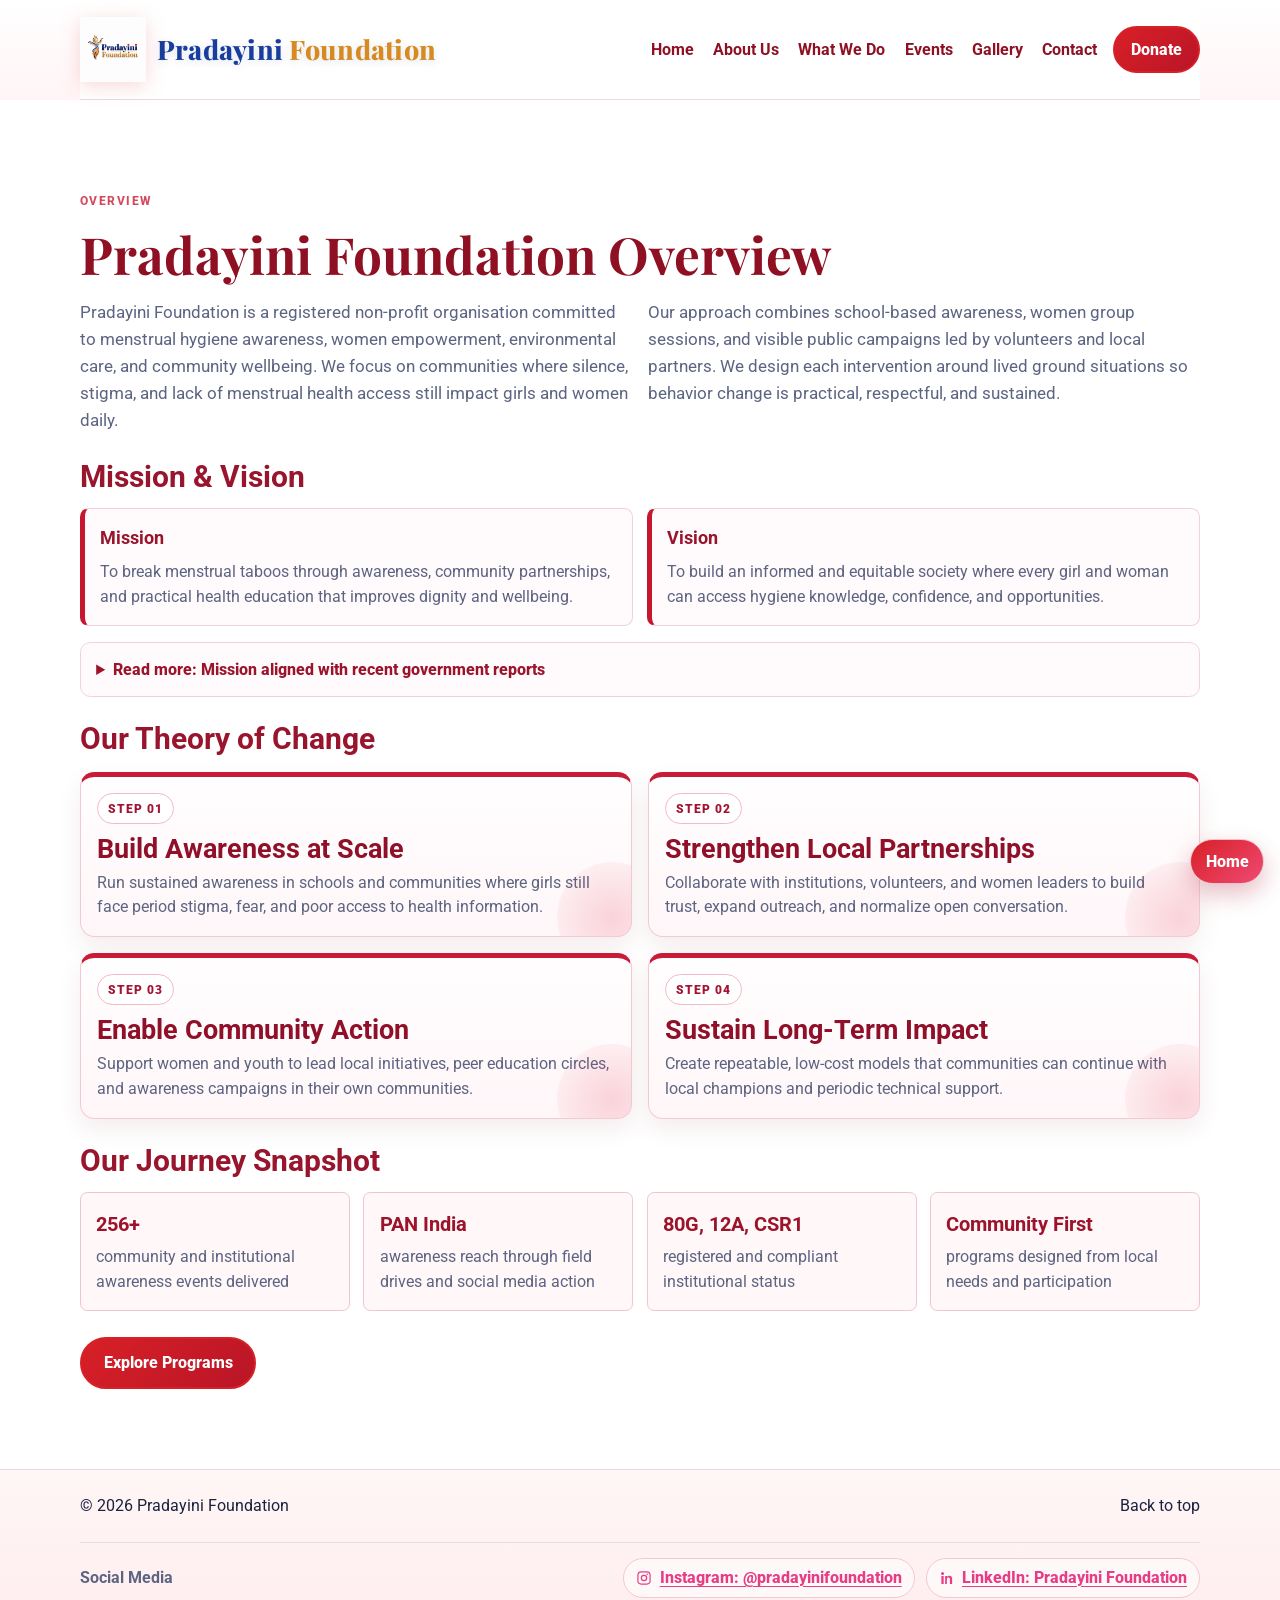
==== commit d24c5e66: "add SEO basics robots sitemap canonical schema og tags" ====
--- a/about.html
+++ b/about.html
@@ -5,6 +5,10 @@
   <meta name="viewport" content="width=device-width, initial-scale=1.0" />
   <title>About Us | Pradayini Foundation</title>
   <meta name="description" content="About Pradayini Foundation: mission, vision, theory of change, and journey snapshot." />
+  <meta name="robots" content="index, follow" />
+  <link rel="canonical" href="https://pradayinifoundation.org/about.html" />
+  <link rel="icon" type="image/png" href="assets/pradayini-logo.png" />
+  <link rel="apple-touch-icon" href="assets/pradayini-logo.png" />
   <link rel="preconnect" href="https://fonts.googleapis.com" />
   <link rel="preconnect" href="https://fonts.gstatic.com" crossorigin />
   <link href="https://fonts.googleapis.com/css2?family=Playfair+Display:wght@700;800&family=Roboto:wght@400;500;700;900&display=swap" rel="stylesheet" />
--- a/styles.css
+++ b/styles.css
@@ -54,18 +54,19 @@
 
 .site-header {
   background: linear-gradient(180deg, #ffffff 0%, #fff5f6 100%);
+}
+
+.nav {
   position: sticky;
   top: 0;
   z-index: 1200;
-  backdrop-filter: blur(6px);
-}
-
-.nav {
   min-height: 100px;
   display: flex;
   align-items: center;
   gap: 1rem;
   border-bottom: 1px solid var(--line);
+  background: rgba(255, 255, 255, 0.97);
+  backdrop-filter: blur(6px);
 }
 
 .brand {
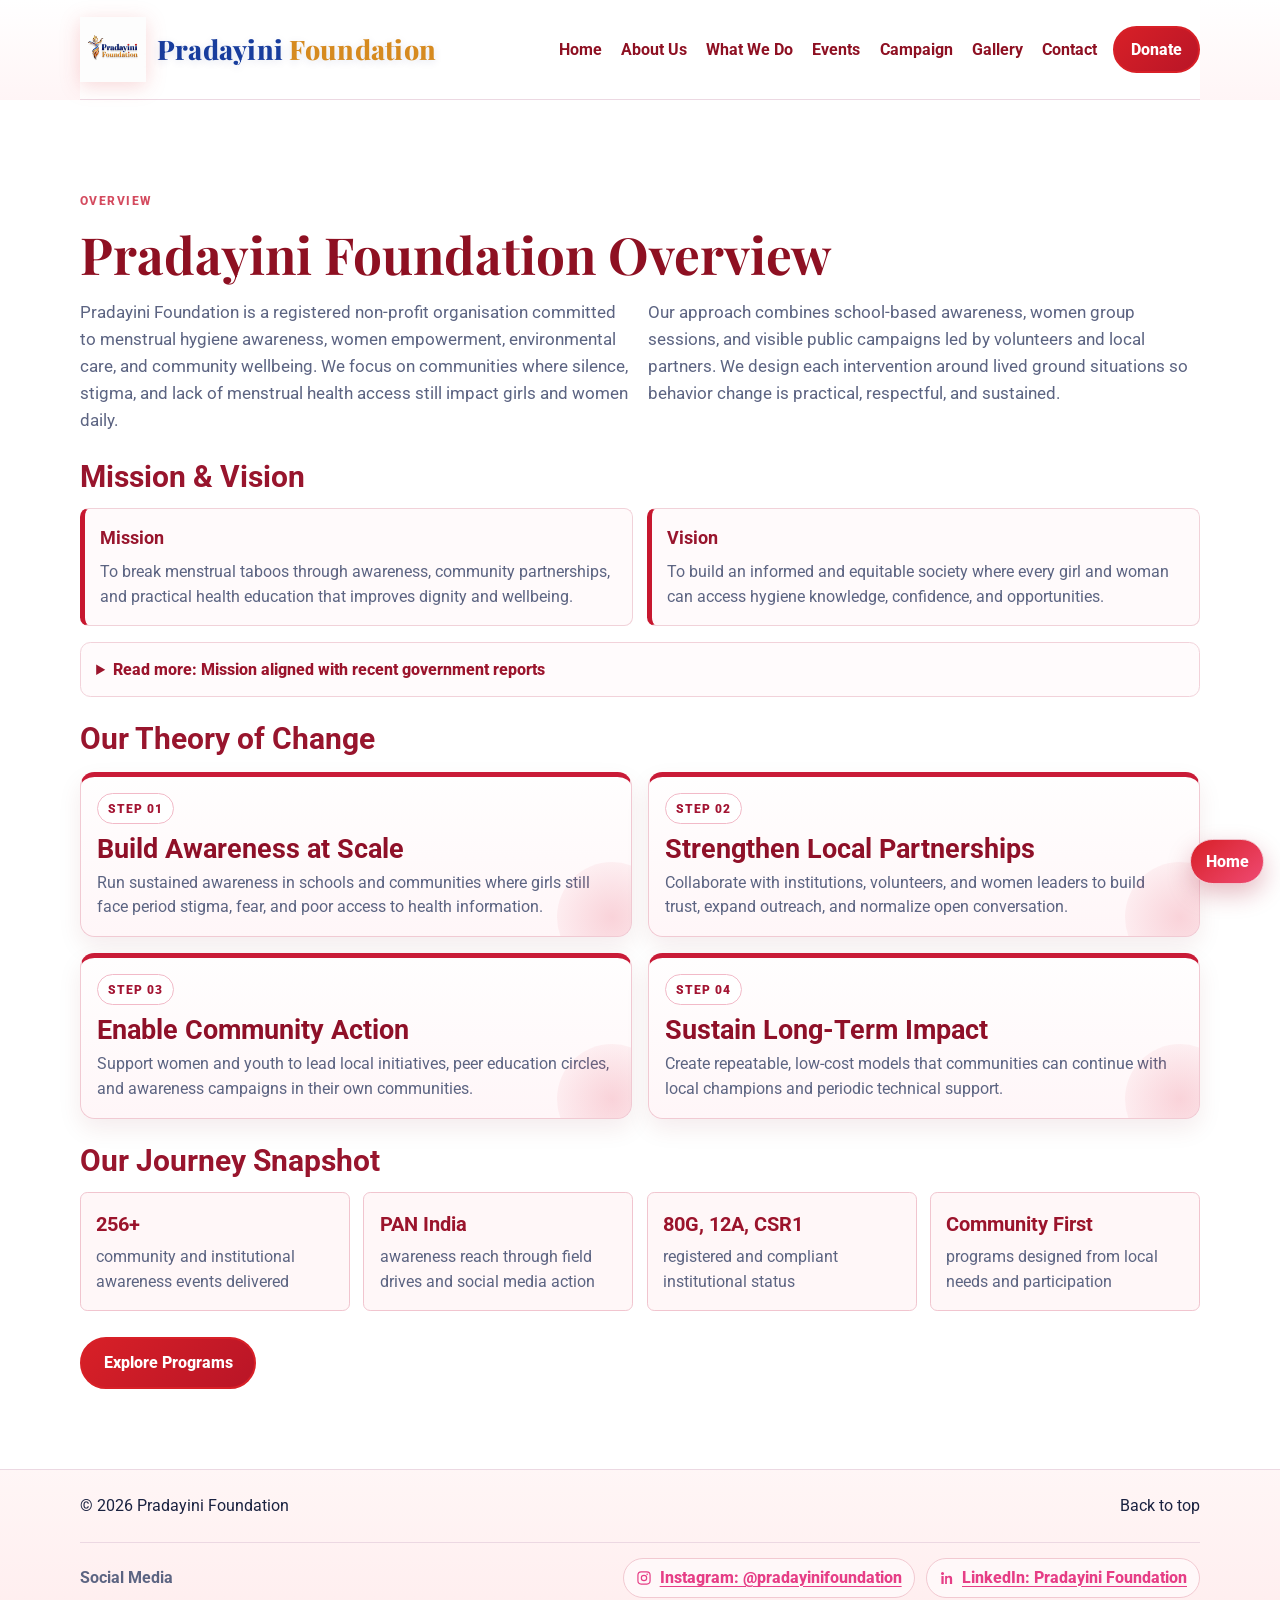
==== commit 47c122d8: "add campaign page" ====
--- a/about.html
+++ b/about.html
@@ -3,8 +3,8 @@
 <head>
   <meta charset="UTF-8" />
   <meta name="viewport" content="width=device-width, initial-scale=1.0" />
-  <title>About Us | Pradayini Foundation</title>
-  <meta name="description" content="About Pradayini Foundation: mission, vision, theory of change, and journey snapshot." />
+  <title>About Pradayini Foundation | Women Awareness NGO</title>
+  <meta name="description" content="Learn about Pradayini Foundation, a women awareness NGO in India advancing menstrual hygiene awareness, mission-led outreach, and community impact." />
   <meta name="robots" content="index, follow" />
   <link rel="canonical" href="https://pradayinifoundation.org/about.html" />
   <link rel="icon" type="image/png" href="assets/pradayini-logo.png" />
@@ -27,6 +27,7 @@
         <li><a href="about.html">About Us</a></li>
         <li><a href="index.html#programs">What We Do</a></li>
         <li><a href="events.html">Events</a></li>
+        <li><a href="campaign.html">Campaign</a></li>
         <li><a href="gallery.html">Gallery</a></li>
         <li><a href="contact.html">Contact</a></li>
       </ul>
--- a/styles.css
+++ b/styles.css
@@ -653,11 +653,192 @@
   color: var(--muted);
 }
 
+.campaign-hero {
+  background:
+    linear-gradient(120deg, rgba(142, 16, 34, 0.92), rgba(216, 32, 39, 0.78)),
+    url("assets/gallery/gallery-05.jpg") center 42%/cover no-repeat;
+  color: #fff;
+  border-bottom: 1px solid #efc9d2;
+}
+
+.campaign-hero-inner {
+  max-width: 860px;
+  padding: 2rem 0;
+}
+
+.campaign-hero .eyebrow {
+  color: #ffd7dc;
+}
+
+.campaign-hero h1 {
+  font-size: clamp(2.6rem, 6vw, 5.4rem);
+  max-width: 980px;
+}
+
+.campaign-hero p:not(.eyebrow) {
+  max-width: 760px;
+  font-size: 1.15rem;
+  color: rgba(255, 255, 255, 0.9);
+}
+
+.campaign-board {
+  display: grid;
+  grid-template-columns: repeat(3, minmax(0, 1fr));
+  gap: 1.35rem;
+  padding: 2.2rem 0 1.2rem;
+}
+
+.campaign-card {
+  display: flex;
+  flex-direction: column;
+  min-height: 100%;
+  background: #fff;
+  border: 1px solid #efc9d2;
+  border-radius: 0.9rem;
+  overflow: hidden;
+  box-shadow: 0 18px 42px rgba(142, 16, 34, 0.14);
+}
+
+.campaign-image-wrap {
+  position: relative;
+  border-top: 0.35rem solid var(--red);
+}
+
+.campaign-image-wrap img {
+  width: 100%;
+  aspect-ratio: 16 / 10;
+  object-fit: cover;
+  display: block;
+}
+
+.campaign-badge {
+  position: absolute;
+  top: 0.9rem;
+  left: 0.9rem;
+  padding: 0.42rem 0.7rem;
+  border-radius: 999px;
+  color: #fff;
+  background: rgba(142, 16, 34, 0.9);
+  font-weight: 900;
+  font-size: 0.78rem;
+  letter-spacing: 0.03em;
+  text-transform: uppercase;
+}
+
+.campaign-content {
+  display: flex;
+  flex: 1;
+  flex-direction: column;
+  padding: 1.15rem;
+}
+
+.campaign-content h2 {
+  color: #a20f23;
+  font-family: "Roboto", "Arial", sans-serif;
+  font-size: clamp(1.35rem, 2.2vw, 1.75rem);
+  line-height: 1.15;
+}
+
+.campaign-content p {
+  color: var(--ink);
+  margin: 0 0 1rem;
+}
+
+.campaign-stats {
+  margin-top: auto;
+  display: grid;
+  gap: 0.2rem;
+  color: var(--muted);
+}
+
+.campaign-stats strong {
+  color: #c03a49;
+  font-size: 1.35rem;
+}
+
+.campaign-progress {
+  height: 0.8rem;
+  margin: 0.9rem 0 1rem;
+  overflow: hidden;
+  border-radius: 999px;
+  background: #f2e5e8;
+}
+
+.campaign-progress span {
+  display: block;
+  height: 100%;
+  border-radius: inherit;
+  background: linear-gradient(90deg, #d82027, #f08a93);
+}
+
+.campaign-contributors {
+  color: var(--muted);
+  font-weight: 700;
+}
+
+.campaign-button {
+  display: block;
+  margin-top: 1.1rem;
+  padding: 0.85rem 1rem;
+  border-radius: 0.45rem;
+  background: linear-gradient(135deg, #d82027, #9d1020);
+  color: #fff;
+  font-size: 1.1rem;
+  font-weight: 900;
+  text-align: center;
+  box-shadow: 0 10px 24px rgba(216, 32, 39, 0.22);
+}
+
+.campaign-button:hover {
+  transform: translateY(-1px);
+}
+
+.campaign-note {
+  position: relative;
+  margin-bottom: 2rem;
+  padding: 1rem 3.5rem 1rem 1.2rem;
+  border: 1px solid #f1c6cc;
+  border-radius: 0.65rem;
+  background: #fff5f6;
+  box-shadow: 0 12px 28px rgba(142, 16, 34, 0.08);
+}
+
+.campaign-note p {
+  margin: 0;
+  color: #5e2b35;
+}
+
+.campaign-note-close {
+  position: absolute;
+  top: 0.8rem;
+  right: 1rem;
+  border: 0;
+  background: transparent;
+  color: #8e1022;
+  font-size: 1.6rem;
+  line-height: 1;
+  cursor: pointer;
+}
+
 .gallery-grid {
   margin-top: 1.1rem;
   display: grid;
   grid-template-columns: repeat(4, minmax(0, 1fr));
   gap: 0.8rem;
+}
+
+.gallery-preview-grid {
+  margin-bottom: 1.2rem;
+}
+
+.gallery-more {
+  display: flex;
+  justify-content: center;
+}
+
+.gallery-more .btn {
+  min-width: 12rem;
+  text-align: center;
 }
 
 .gallery-item {
@@ -955,6 +1136,25 @@
   color: #1f2740;
 }
 
+.scan-pay-block {
+  border: 2px solid #efc9d1;
+  border-radius: 0.75rem;
+  background: linear-gradient(180deg, #fff 0%, #fff6f8 100%);
+  padding: 0.85rem;
+  display: grid;
+  justify-items: center;
+  gap: 0.45rem;
+}
+
+.scan-pay-block h4 {
+  margin: 0;
+  color: #2d0a83;
+  font-size: 1.75rem;
+  line-height: 1;
+  font-weight: 900;
+  letter-spacing: 0.04em;
+}
+
 .upi-meta {
   border: 1px solid #efc9d1;
   background: #fff;
@@ -989,10 +1189,10 @@
 }
 
 .upi-qr-wrap {
-  border: 1px solid #efc9d1;
-  border-radius: 0.55rem;
-  background: #fff;
-  padding: 0.7rem;
+  border: 0;
+  border-radius: 0;
+  background: transparent;
+  padding: 0;
   display: grid;
   justify-items: center;
   gap: 0.55rem;
@@ -1006,8 +1206,9 @@
 }
 
 .upi-qr-wrap img {
-  width: 168px;
-  height: 168px;
+  width: min(260px, 100%);
+  height: auto;
+  aspect-ratio: 1;
   border-radius: 0.45rem;
   border: 1px solid #f0d8de;
   background: #fff;
@@ -1442,6 +1643,7 @@
   .split,
   .program-grid,
   .events-grid,
+  .campaign-board,
   .impact-layout,
   .contact-leads,
   .partner-row,
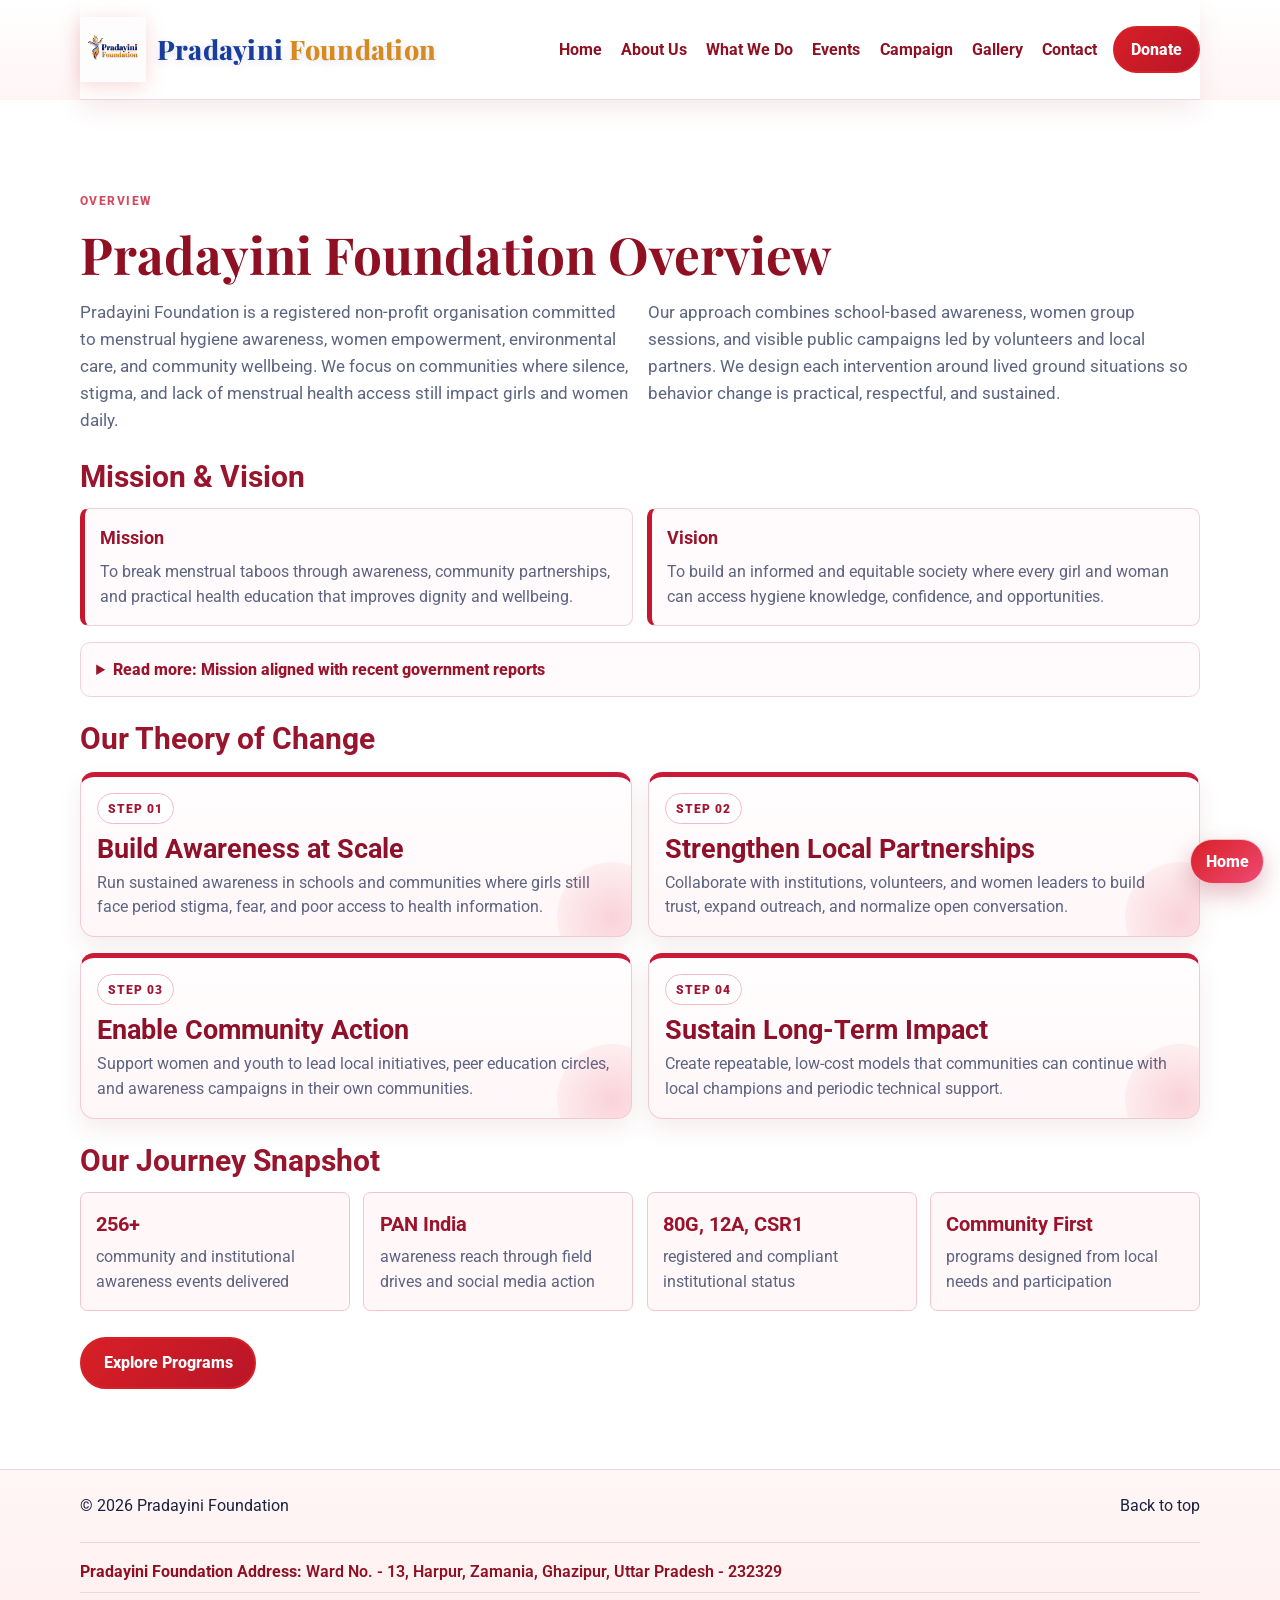
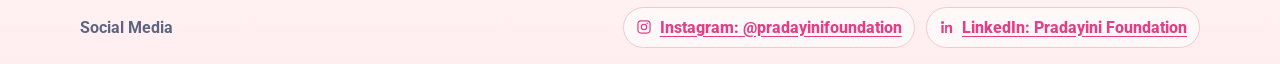
==== commit 2f11f739: "add NGO address to footer across all pages" ====
--- a/about.html
+++ b/about.html
@@ -128,6 +128,9 @@
       <p>© <span id="year"></span> Pradayini Foundation</p>
       <a href="#top">Back to top</a>
     </div>
+    <div class="container footer-address">
+      <p><strong>Pradayini Foundation Address:</strong> Ward No. - 13, Harpur, Zamania, Ghazipur, Uttar Pradesh - 232329</p>
+    </div>
     <div class="container social-last">
       <p>Social Media</p>
       <div class="social-links-row">
--- a/styles.css
+++ b/styles.css
@@ -54,11 +54,15 @@
 
 .site-header {
   background: linear-gradient(180deg, #ffffff 0%, #fff5f6 100%);
+  padding-top: 100px;
 }
 
 .nav {
-  position: sticky;
+  position: fixed;
   top: 0;
+  left: 50%;
+  width: min(1120px, 92%);
+  transform: translateX(-50%);
   z-index: 1200;
   min-height: 100px;
   display: flex;
@@ -67,6 +71,7 @@
   border-bottom: 1px solid var(--line);
   background: rgba(255, 255, 255, 0.97);
   backdrop-filter: blur(6px);
+  box-shadow: 0 10px 24px rgba(142, 16, 34, 0.08);
 }
 
 .brand {
@@ -1536,6 +1541,18 @@
   align-items: center;
   justify-content: space-between;
   gap: 1rem;
+}
+
+.footer-address {
+  border-top: 1px solid var(--line);
+  padding: 0.95rem 0 0.4rem;
+}
+
+.footer-address p {
+  margin: 0;
+  color: var(--blue-deep);
+  font-weight: 600;
+  line-height: 1.7;
 }
 
 .social-last {
